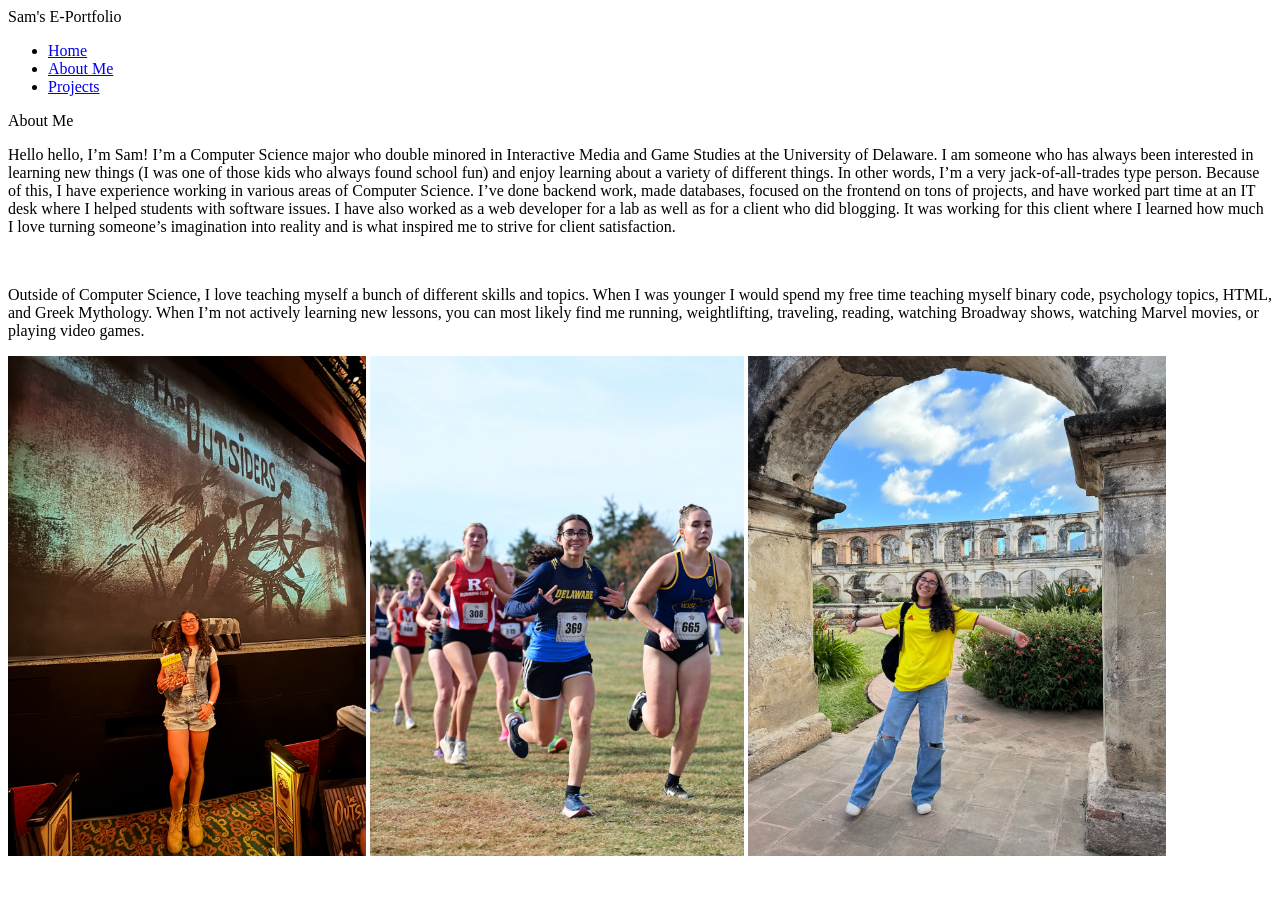
==== about-me/about.html @ 2dd9e26a "change home.html to index to be landing page" ====
<!DOCTYPE html>
<html>
    <head>
        <link rel="stylesheet" href="./about.css">
    </head>
    <div>
        <nav>
            <header>Sam's E-Portfolio
                <ul class="nav-links">
                    <li><a href="../home/index.html">Home</a></li>
                    <li><a href="about.html" class="active">About Me</a></li>
                    <li><a href="../projects/projects.html">Projects</a></li>
                    <!-- Will make them link to pages properly soon  -->
                </ul>
            </header>
        </nav>
        <body>
            <header class="page-header">About Me</header>
            <p>
                Hello hello, I’m Sam! I’m a Computer Science major who double minored in Interactive Media and Game Studies at the University of Delaware. 
                I am someone who has always been interested in learning new things (I was one of those kids who always found school fun) and enjoy learning about a variety of different things. 
                In other words, I’m a very jack-of-all-trades type person. Because of this, I have experience working in various areas of Computer Science. 
                I’ve done backend work, made databases, focused on the frontend on tons of projects, and have worked part time at an IT desk where I helped students with software issues. 
                I have also worked as a web developer for a lab as well as for a client who did blogging. 
                It was working for this client where I learned how much I love turning someone’s imagination into reality and is what inspired me to strive for client satisfaction. 
            </p>
            <br>
            <p>
                Outside of Computer Science, I love teaching myself a bunch of different skills and topics. 
                When I was younger I would spend my free time teaching myself binary code, psychology topics, HTML, and Greek Mythology. 
                When I’m not actively learning new lessons, you can most likely find me running, weightlifting, traveling, reading, watching Broadway shows, watching Marvel movies, or playing video games. 
            </p>
            
        </body>
        <div class="images-div">
            <img id="images" src="../images/me-at-the-outsiders.png" alt="Girl standing in front of stage holding The Outsiders Playbill">
            <img id="images" src="../images/me-during-meet.png" alt="Girl in University of Delaware uniform smiling while racing in a cross country meet">
            <img id="images" src="../images/me-in-guatemala.png" alt="Girl in Colombian Soccer Jersey standing in Guatemala underneath an arch">
        </div>
    </div>
</html>
---- about-me/about.css ----
#images{
    height: 500px;
}
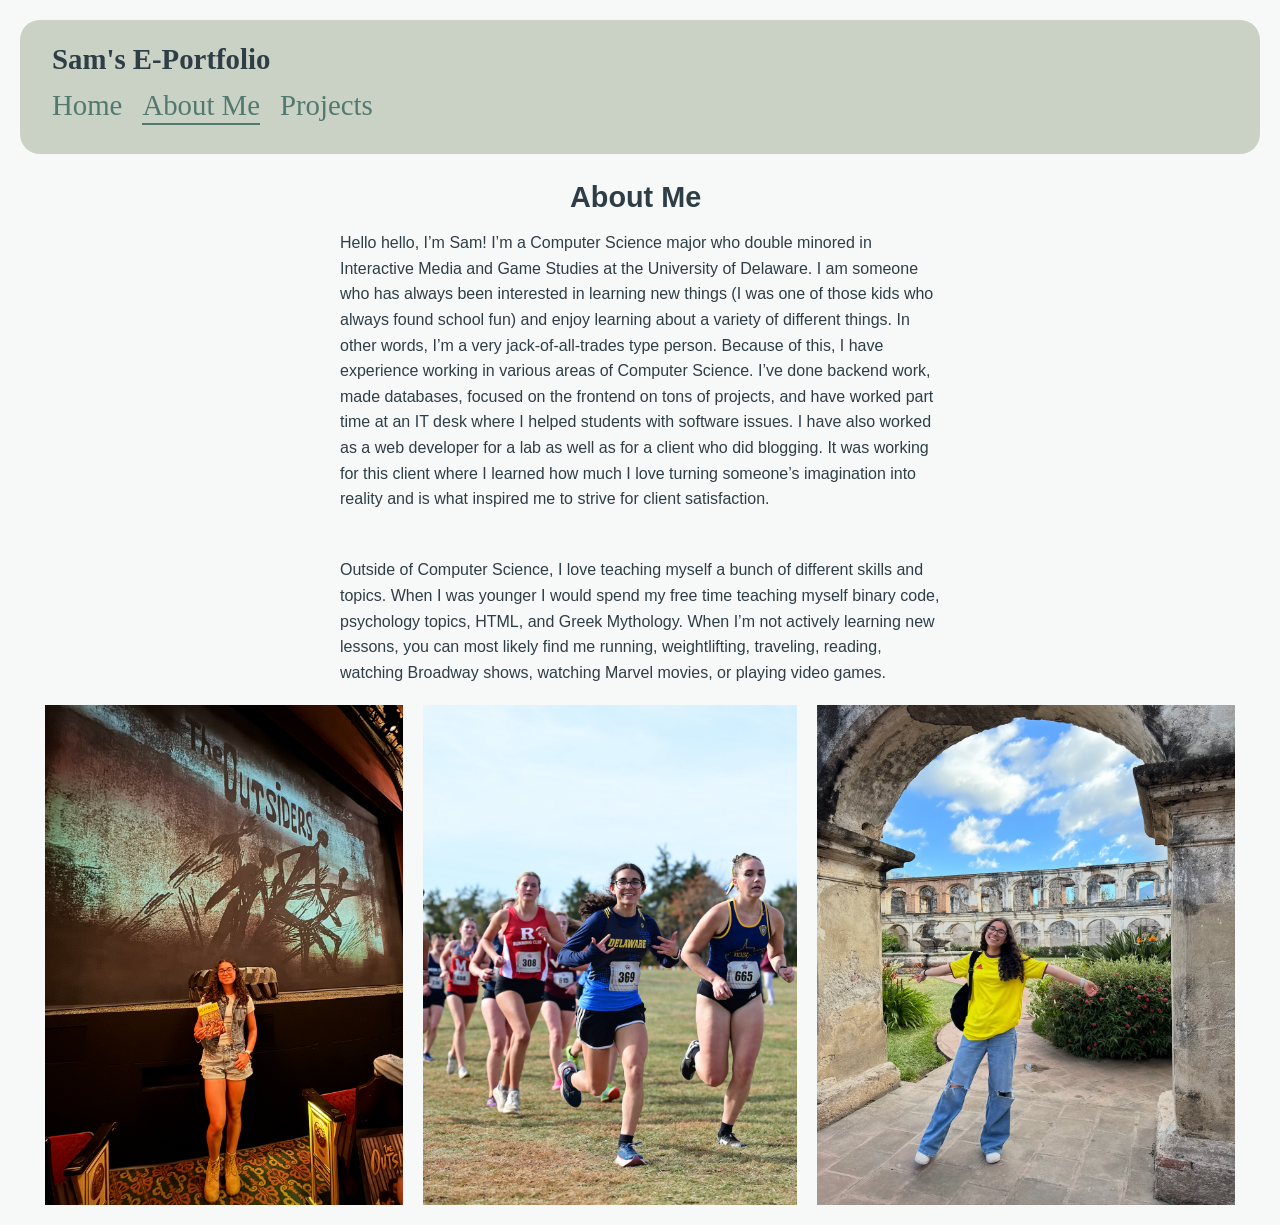
==== commit dd1f69d3: "fix links after changing index location" ====
--- a/about-me/about.html
+++ b/about-me/about.html
@@ -7,7 +7,7 @@
         <nav>
             <header>Sam's E-Portfolio
                 <ul class="nav-links">
-                    <li><a href="../home/index.html">Home</a></li>
+                    <li><a href="../index.html">Home</a></li>
                     <li><a href="about.html" class="active">About Me</a></li>
                     <li><a href="../projects/projects.html">Projects</a></li>
                     <!-- Will make them link to pages properly soon  -->
--- a/about-me/about.css
+++ b/about-me/about.css
@@ -1,3 +1,114 @@
 #images{
     height: 500px;
+    width: auto;
+}
+
+.images-div {
+    display: flex;
+    justify-content: center;   
+    gap: 20px;                
+    margin-top: 20px;
+}
+
+@import url('https://googleapis.com');
+
+
+/* Reset some default browser styles */
+* {
+    margin: 0;
+    padding: 0;
+    box-sizing: border-box;
+}
+
+/* General page styling */
+body {
+    font-family: 'Segoe UI', Tahoma, Geneva, Verdana, sans-serif;
+    background-color: #f7f9f8;
+    color: #2f3e46;
+    line-height: 1.6;
+    padding: 20px;
+}
+
+/* Header */
+header {
+    font-size: 1.8rem;
+    font-weight: bold;
+    margin-bottom: 10px;
+}
+
+/* Navigation bar */
+nav {
+  display: flex;
+  justify-content: space-between;
+  align-items: center;
+  padding: 1rem 2rem;
+  background: #CAD2C5;
+  font-family: 'Playfair Display', serif;
+  font-weight: 500;
+  font-size: 20px;
+  border-radius: 20px;
+}
+
+.nav-links {
+    list-style: none;
+    display: flex;
+    gap: 20px;
+}
+
+.nav-links li a {
+    text-decoration: none;
+    color: #52796f;
+    font-weight: 500;
+    transition: color 0.2s ease;
+}
+
+.nav-links li a:hover {
+    color: #354f52;
+}
+
+.nav-links .active {
+    border-bottom: 2px solid #52796f;
+    padding-bottom: 2px;
+}
+
+/* About section */
+h2 {
+    margin-top: 20px;
+    margin-bottom: 10px;
+    color: #354f52;
+}
+
+.page-header {
+    max-width: 140px;
+    margin-top: 20px;
+    margin-left: auto;
+    margin-right: auto;
+}
+
+p {
+    max-width: 600px;
+    margin-bottom: 20px;
+    margin-left: auto;
+    margin-right: auto;
+}
+
+/* Button styling */
+#viewProjectsButton {
+    background-color: #52796f;
+    color: white;
+    border: none;
+    padding: 12px 18px;
+    font-size: 1rem;
+    border-radius: 10px;
+    cursor: pointer;
+    transition: all 0.2s ease;
+}
+
+#viewProjectsButton:hover {
+    background-color: #354f52;
+    transform: translateY(-2px);
+}
+
+#viewProjectsButton:active {
+    transform: translateY(0);
 }
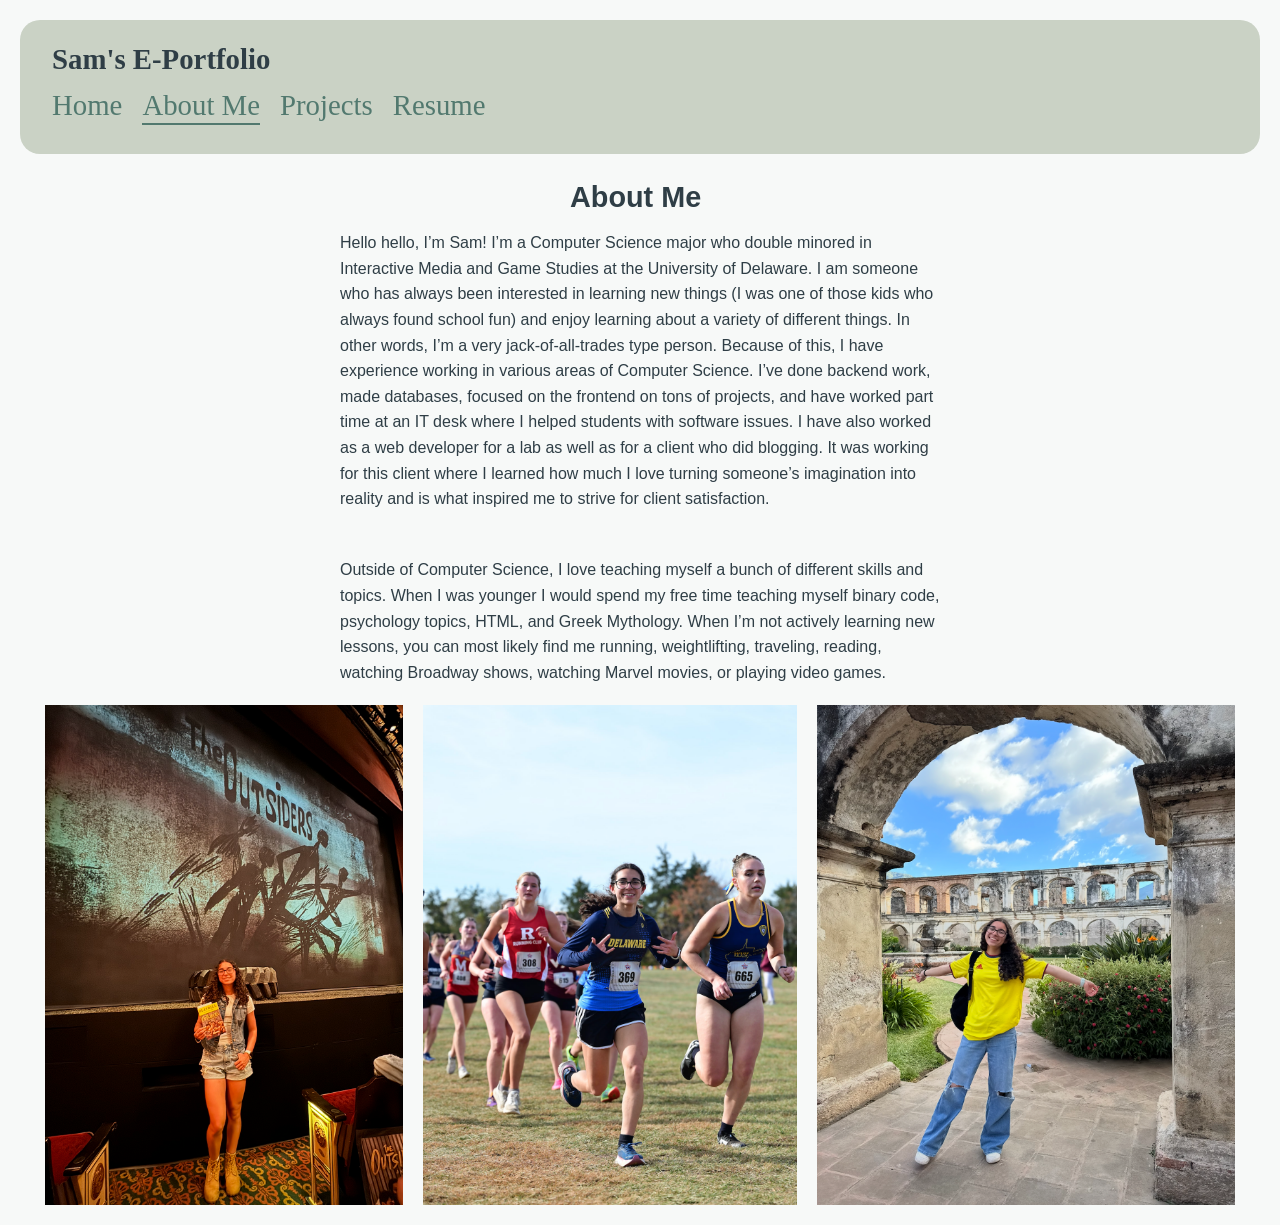
==== commit 58ad3c9a: "add resume" ====
--- a/about-me/about.html
+++ b/about-me/about.html
@@ -10,6 +10,7 @@
                     <li><a href="../index.html">Home</a></li>
                     <li><a href="about.html" class="active">About Me</a></li>
                     <li><a href="../projects/projects.html">Projects</a></li>
+                    <li><a href="../resume/resume.html">Resume</a></li>
                     <!-- Will make them link to pages properly soon  -->
                 </ul>
             </header>
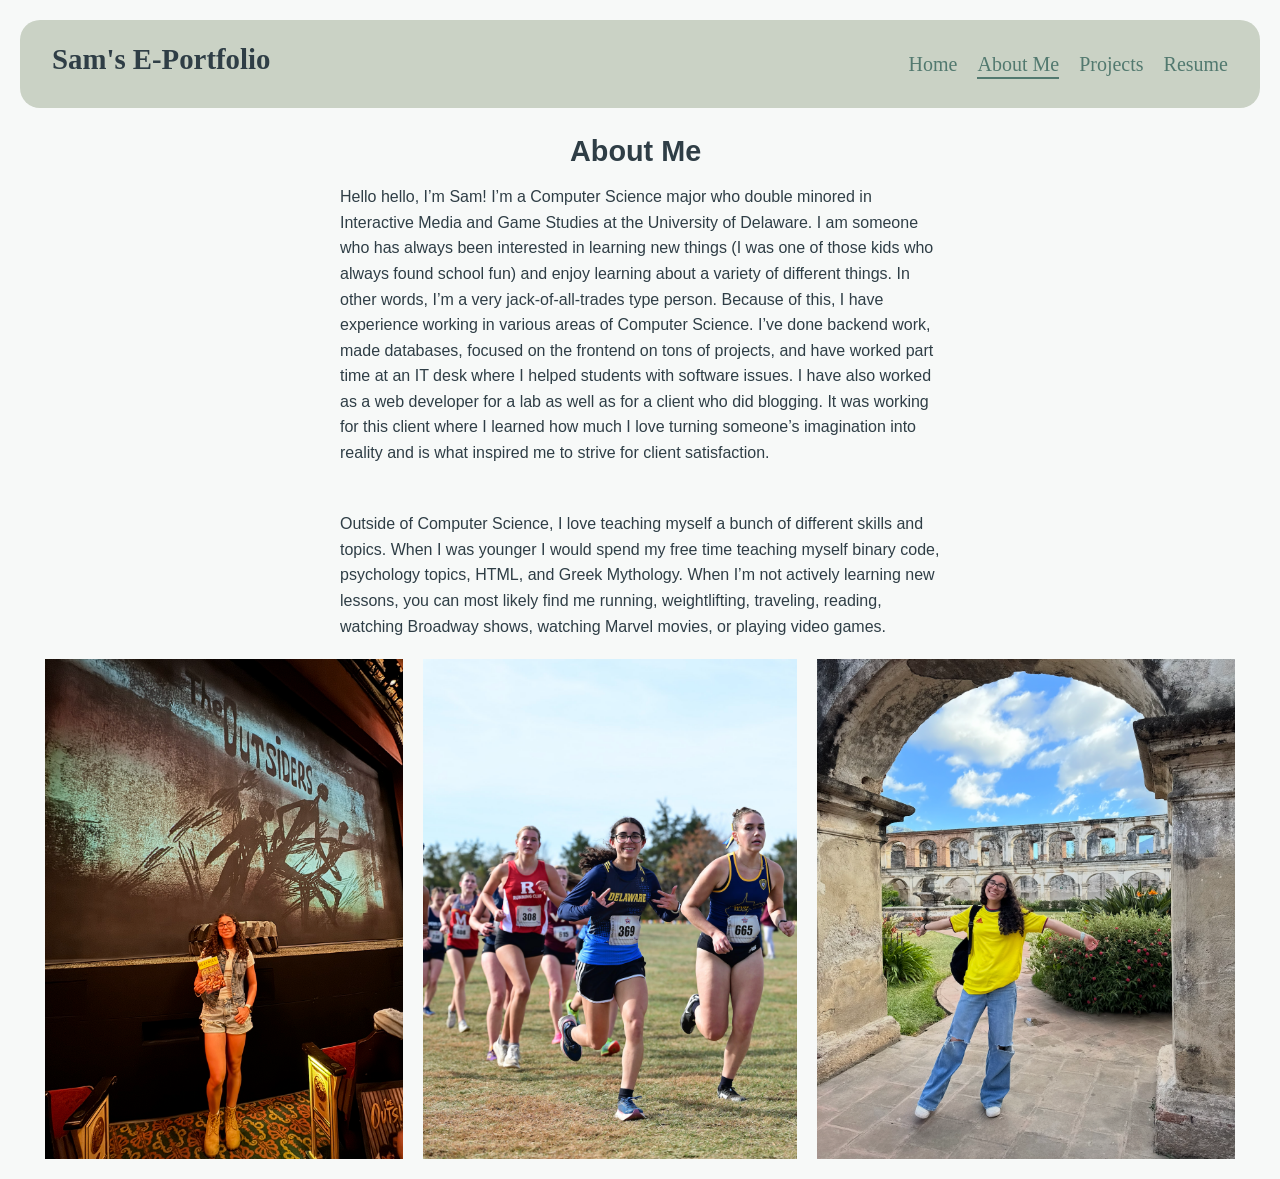
==== commit 1762010b: "reformat nav bar and add squiggles" ====
--- a/about-me/about.html
+++ b/about-me/about.html
@@ -5,7 +5,7 @@
     </head>
     <div>
         <nav>
-            <header>Sam's E-Portfolio
+            <header>Sam's E-Portfolio</header>
                 <ul class="nav-links">
                     <li><a href="../index.html">Home</a></li>
                     <li><a href="about.html" class="active">About Me</a></li>
@@ -13,7 +13,7 @@
                     <li><a href="../resume/resume.html">Resume</a></li>
                     <!-- Will make them link to pages properly soon  -->
                 </ul>
-            </header>
+            
         </nav>
         <body>
             <header class="page-header">About Me</header>
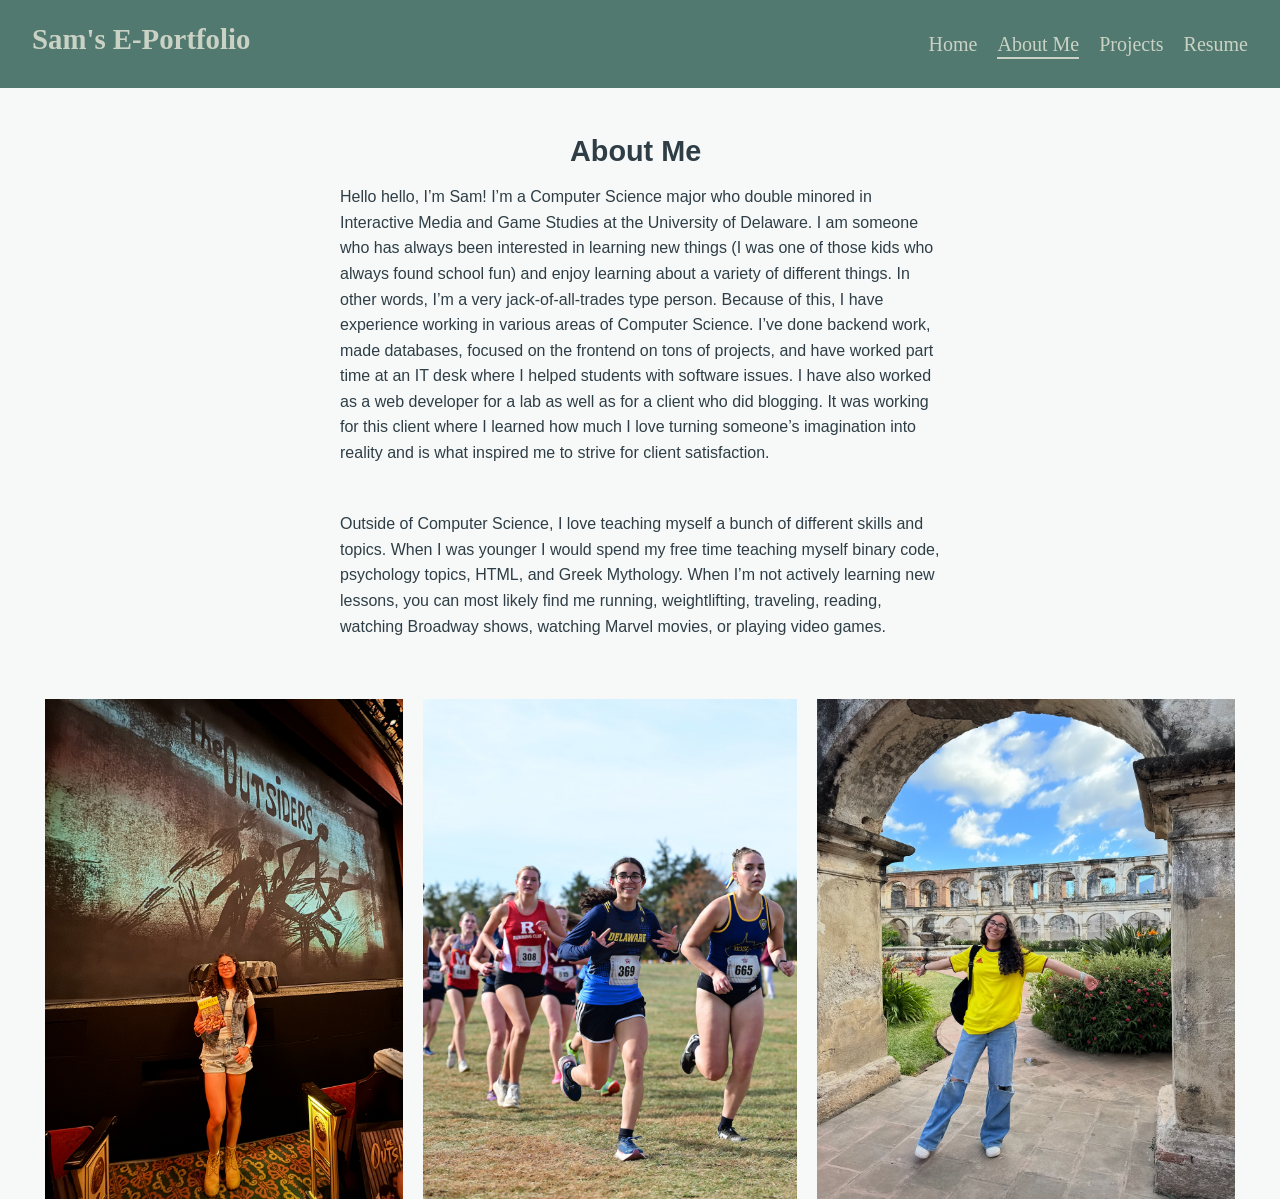
==== commit b6d81192: "remove padding on nav bar" ====
--- a/about-me/about.html
+++ b/about-me/about.html
@@ -5,7 +5,7 @@
     </head>
     <div>
         <nav>
-            <header>Sam's E-Portfolio</header>
+            <header class="nav-header">Sam's E-Portfolio</header>
                 <ul class="nav-links">
                     <li><a href="../index.html">Home</a></li>
                     <li><a href="about.html" class="active">About Me</a></li>
@@ -13,9 +13,8 @@
                     <li><a href="../resume/resume.html">Resume</a></li>
                     <!-- Will make them link to pages properly soon  -->
                 </ul>
-            
         </nav>
-        <body>
+        <div class="wrapper">
             <header class="page-header">About Me</header>
             <p>
                 Hello hello, I’m Sam! I’m a Computer Science major who double minored in Interactive Media and Game Studies at the University of Delaware. 
@@ -32,7 +31,7 @@
                 When I’m not actively learning new lessons, you can most likely find me running, weightlifting, traveling, reading, watching Broadway shows, watching Marvel movies, or playing video games. 
             </p>
             
-        </body>
+        </div>
         <div class="images-div">
             <img id="images" src="../images/me-at-the-outsiders.png" alt="Girl standing in front of stage holding The Outsiders Playbill">
             <img id="images" src="../images/me-during-meet.png" alt="Girl in University of Delaware uniform smiling while racing in a cross country meet">
--- a/about-me/about.css
+++ b/about-me/about.css
@@ -26,6 +26,10 @@
     background-color: #f7f9f8;
     color: #2f3e46;
     line-height: 1.6;
+    
+}
+
+.wrapper{
     padding: 20px;
 }
 
@@ -36,7 +40,8 @@
     margin-bottom: 10px;
 }
 
-/* Navigation bar */
+/*
+Navigation bar
 nav {
   display: flex;
   justify-content: space-between;
@@ -68,6 +73,46 @@
 
 .nav-links .active {
     border-bottom: 2px solid #52796f;
+    padding-bottom: 2px;
+}
+*/
+
+/* Navigation bar */
+nav {
+  display: flex;
+  justify-content: space-between;
+  align-items: center;
+  padding: 1rem 2rem;
+  background: #52796f;
+  font-family: 'Playfair Display', serif;
+  font-weight: 500;
+  font-size: 20px;
+}
+.nav-header{
+    color: #CAD2C5;
+}
+
+.nav-links {
+    list-style: none;
+    display: flex;
+    gap: 20px;
+}
+
+.nav-links li a {
+    text-decoration: none;
+    color: #CAD2C5;
+    font-weight: 500;
+    transition: color 0.2s ease;
+}
+
+.nav-links li a:hover {
+    color: #354f52;
+    font-weight: 600;
+   
+}
+
+.nav-links .active {
+    border-bottom: 2px solid #CAD2C5;
     padding-bottom: 2px;
 }
 
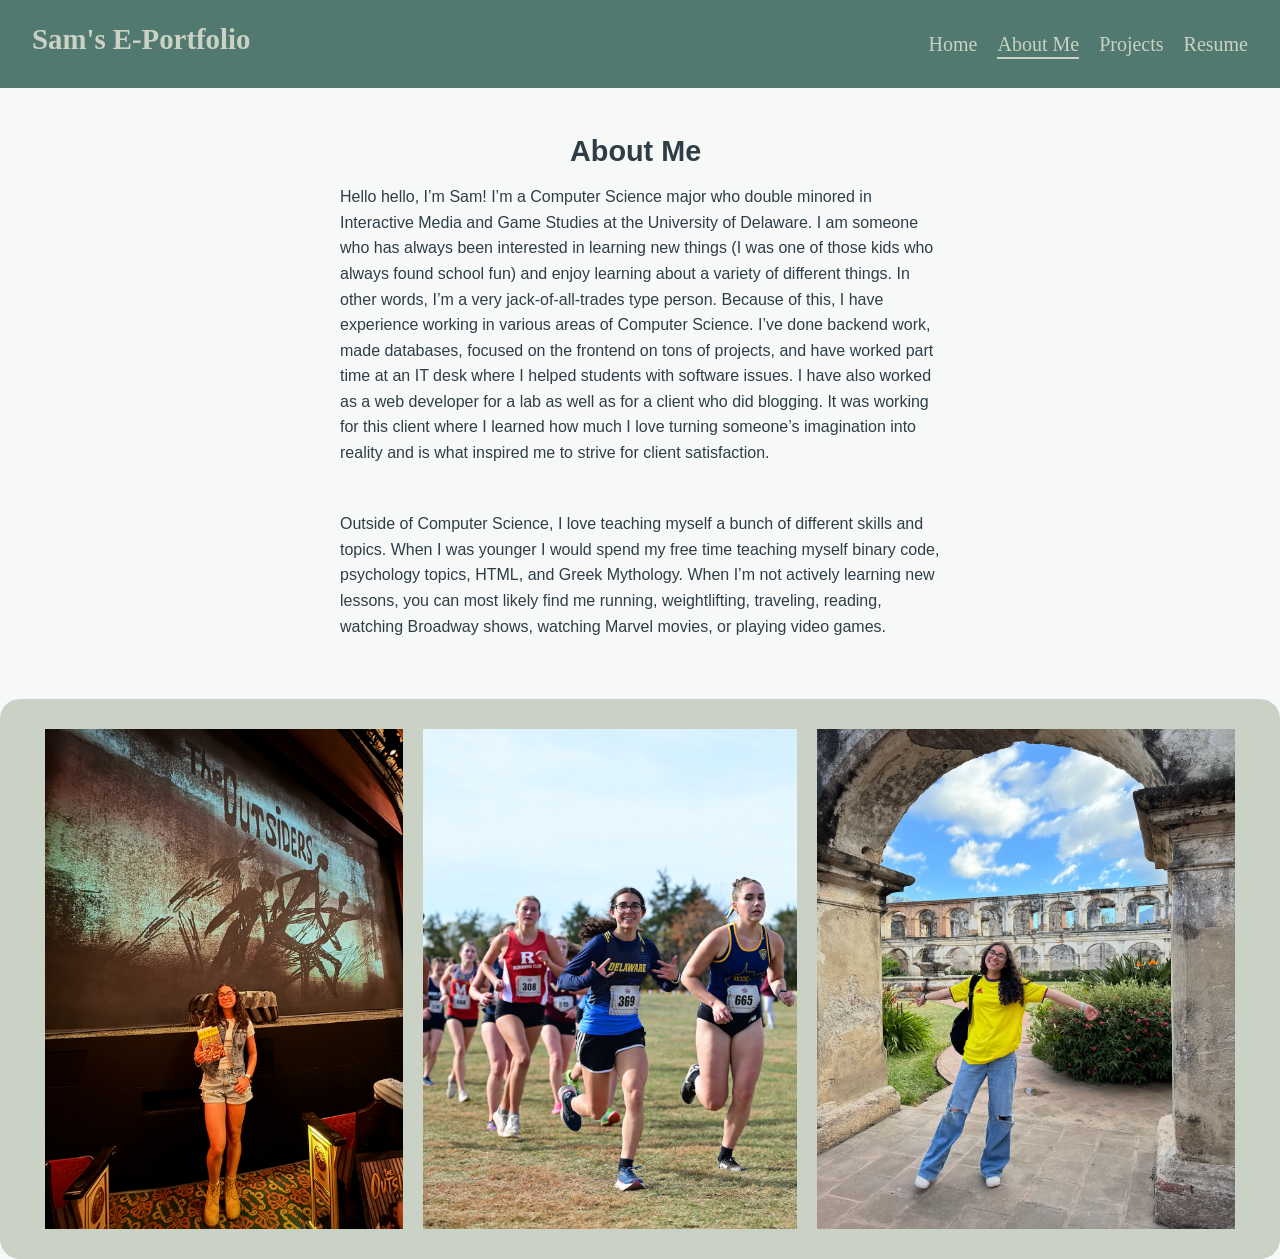
==== commit d808234e: "change resume and background on about pg" ====
--- a/about-me/about.html
+++ b/about-me/about.html
@@ -30,7 +30,6 @@
                 When I was younger I would spend my free time teaching myself binary code, psychology topics, HTML, and Greek Mythology. 
                 When I’m not actively learning new lessons, you can most likely find me running, weightlifting, traveling, reading, watching Broadway shows, watching Marvel movies, or playing video games. 
             </p>
-            
         </div>
         <div class="images-div">
             <img id="images" src="../images/me-at-the-outsiders.png" alt="Girl standing in front of stage holding The Outsiders Playbill">
--- a/about-me/about.css
+++ b/about-me/about.css
@@ -5,9 +5,12 @@
 
 .images-div {
     display: flex;
-    justify-content: center;   
+    justify-content: center; 
     gap: 20px;                
     margin-top: 20px;
+    background-color: #CAD2C5;
+    border-radius: 20px;
+    padding:30px;
 }
 
 @import url('https://googleapis.com');
@@ -156,4 +159,22 @@
 
 #viewProjectsButton:active {
     transform: translateY(0);
-}+}
+
+/* HTML: <div class="wavy-line"></div> */
+.wavy-line {
+    --s: 44px; /* size of the wave */
+    --b: 16px; /* thickness of the line */
+    --m: 0.4; /* curvature of the wave [0 2] */
+    
+    background: #52796f;
+    --R: calc(var(--s)*sqrt(var(--m)*var(--m) + 1) + var(--b)/2);
+    height: calc(2*var(--R));
+    width: 100%;
+    --_g: #0000 calc(99% - var(--b)), #000 calc(101% - var(--b)) 99%, #0000 101%;
+    mask:
+      radial-gradient(var(--R) at left 50% bottom calc(-1*var(--m)*var(--s)), var(--_g)) 
+       calc(50% - 2*var(--s)) calc(50% - var(--s)/2 - var(--b)/2)/calc(4*var(--s)) calc(var(--s) + var(--b)) repeat-x,
+      radial-gradient(var(--R) at left 50% top calc(-1*var(--m)*var(--s)),var(--_g)) 
+       50% calc(50% + var(--s)/2 + var(--b)/2)/calc(4*var(--s)) calc(var(--s) + var(--b)) repeat-x;
+  }
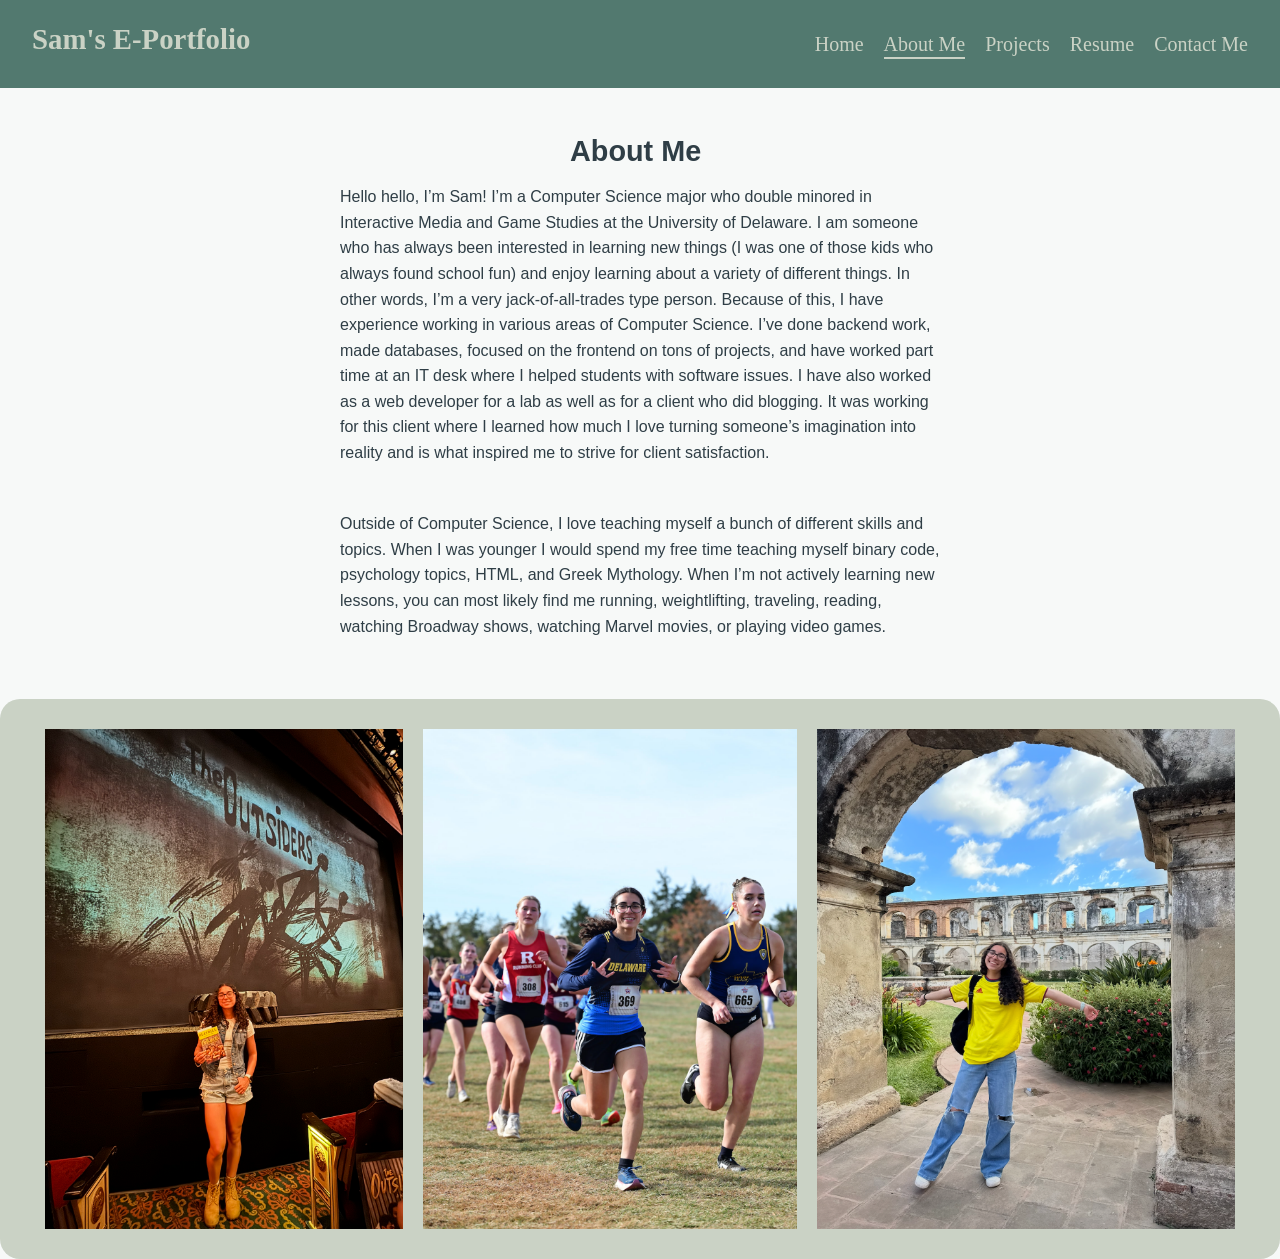
==== commit 7d91a040: "add contact page" ====
--- a/about-me/about.html
+++ b/about-me/about.html
@@ -11,7 +11,7 @@
                     <li><a href="about.html" class="active">About Me</a></li>
                     <li><a href="../projects/projects.html">Projects</a></li>
                     <li><a href="../resume/resume.html">Resume</a></li>
-                    <!-- Will make them link to pages properly soon  -->
+                    <li><a href="../contact-me/contact.html">Contact Me</a></li>
                 </ul>
         </nav>
         <div class="wrapper">
